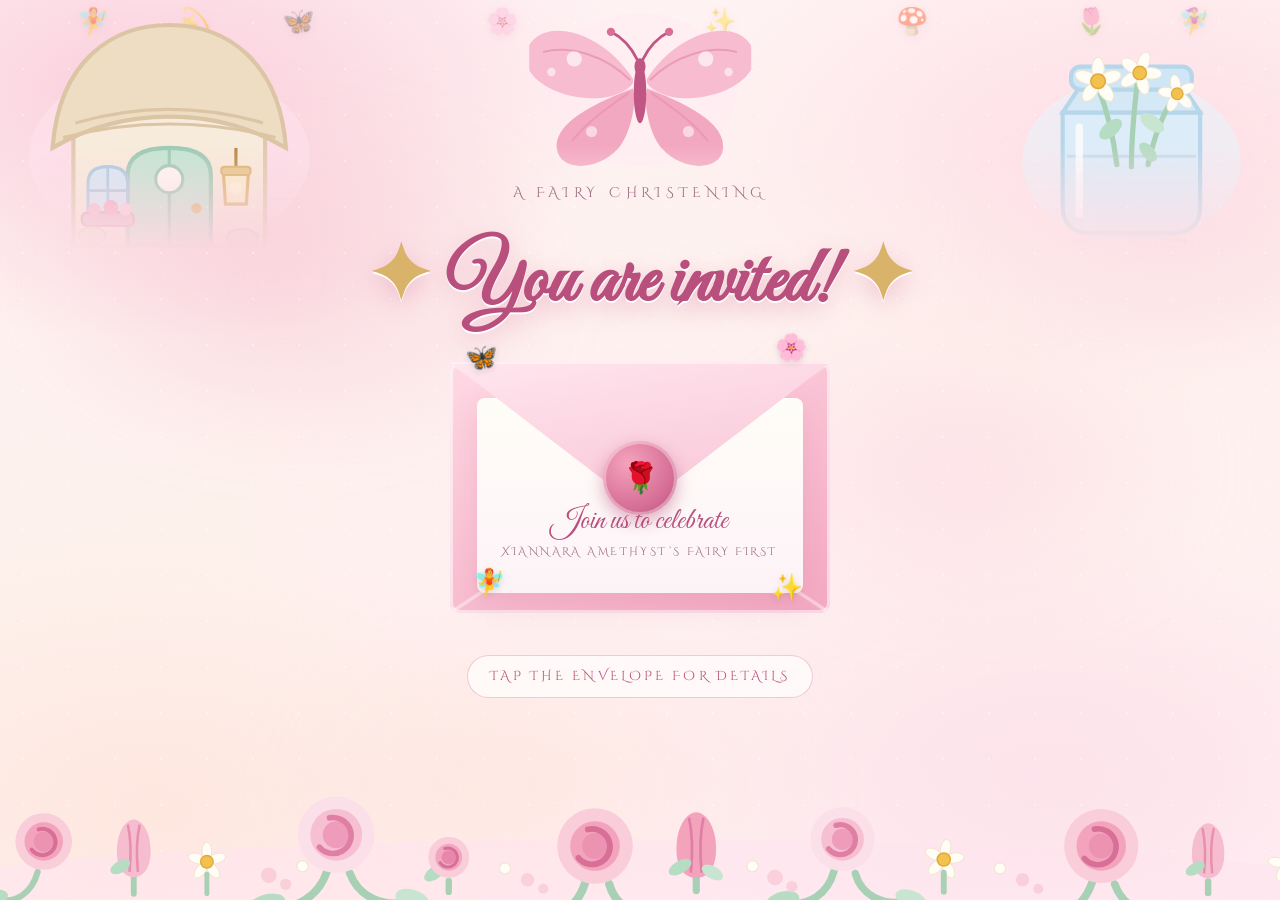
==== index.html @ 71da9695 "Add files via upload" ====
<!DOCTYPE html>
<html lang="en">
<head>
  <meta charset="UTF-8" />
  <meta name="viewport" content="width=device-width, initial-scale=1, viewport-fit=cover" />
  <meta name="theme-color" content="#fff1f5" />
  <meta name="description" content="You are invited! Join us to celebrate a fairy first birthday." />
  <title>You Are Invited &mdash; Fairy First</title>

  <link rel="preconnect" href="https://fonts.googleapis.com" />
  <link rel="preconnect" href="https://fonts.gstatic.com" crossorigin />
  <link
    href="https://fonts.googleapis.com/css2?family=Cinzel+Decorative:wght@400;700&family=Great+Vibes&family=Quicksand:wght@400;500;600;700&display=swap"
    rel="stylesheet"
  />
  <link rel="stylesheet" href="css/style.css" />
</head>
<body>
  <div class="bg" aria-hidden="true"></div>

  <div class="floaters" aria-hidden="true">
    <span>🧚</span><span>🦋</span><span>🌸</span><span>✨</span>
    <span>🍄</span><span>🌷</span><span>🧚‍♀️</span><span>💫</span>
  </div>

  <div class="top-deco" aria-hidden="true">
    <!-- fairy door house -->
    <svg class="td-house" viewBox="0 0 300 240">
      <ellipse cx="150" cy="150" rx="135" ry="88" fill="#ffe4ee" opacity=".55"/>
      <path d="M58 236 L58 132 C58 66 100 44 150 44 C200 44 242 66 242 132 L242 236 Z" fill="#f7ebdb" stroke="#e0caae" stroke-width="4"/>
      <path d="M38 142 C44 58 96 24 150 24 C204 24 256 58 262 142 C228 122 192 112 150 112 C108 112 72 122 38 142 Z" fill="#eeddc3" stroke="#dcc5a4" stroke-width="4"/>
      <path d="M60 118 Q150 92 240 118" stroke="#dcc5a4" stroke-width="3" fill="none"/>
      <path d="M48 132 Q150 106 252 132" stroke="#dcc5a4" stroke-width="3" fill="none"/>
      <path d="M110 236 L110 168 Q110 142 150 142 Q190 142 190 168 L190 236 Z" fill="#c3e5d3" stroke="#9dcbb4" stroke-width="4"/>
      <line x1="150" y1="144" x2="150" y2="236" stroke="#9dcbb4" stroke-width="3"/>
      <circle cx="150" cy="172" r="13" fill="#fdf9f0" stroke="#9dcbb4" stroke-width="3"/>
      <circle cx="176" cy="200" r="5" fill="#d9b36a"/>
      <path d="M72 204 L72 176 Q72 160 91 160 Q110 160 110 176 L110 204 Z" fill="#d3e9f6" stroke="#a9c9e0" stroke-width="3"/>
      <line x1="91" y1="161" x2="91" y2="204" stroke="#a9c9e0" stroke-width="2.5"/>
      <line x1="73" y1="183" x2="109" y2="183" stroke="#a9c9e0" stroke-width="2.5"/>
      <rect x="66" y="204" width="50" height="13" rx="5" fill="#e5b7c8" stroke="#d29cb4" stroke-width="2"/>
      <circle cx="78" cy="201" r="6" fill="#f6b6cb"/>
      <circle cx="94" cy="199" r="7" fill="#f4a3bd"/>
      <circle cx="108" cy="201" r="6" fill="#f8cdd9"/>
      <g transform="translate(214 180)">
        <line x1="0" y1="-38" x2="0" y2="-14" stroke="#b8893f" stroke-width="3"/>
        <path d="M-12 -14 L12 -14 L10 16 L-10 16 Z" fill="#fbeec9" stroke="#d9b36a" stroke-width="3"/>
        <circle cx="0" cy="1" r="6" fill="#fff6da"/>
        <rect x="-14" y="-20" width="28" height="8" rx="3" fill="#e6c889" stroke="#d9b36a" stroke-width="2"/>
      </g>
      <ellipse cx="76" cy="226" rx="13" ry="8" fill="#f0e2ce" stroke="#dfc9ad" stroke-width="2"/>
      <ellipse cx="220" cy="228" rx="15" ry="8" fill="#f0e2ce" stroke="#dfc9ad" stroke-width="2"/>
    </svg>

    <!-- big pink butterfly -->
    <svg class="td-butterfly" viewBox="0 0 320 260">
      <ellipse cx="160" cy="130" rx="140" ry="110" fill="#ffe9f1" opacity=".5"/>
      <g transform="translate(160 120)">
        <path d="M-10 -6 C-55 -75 -135 -95 -160 -55 C-182 -20 -135 20 -70 22 C-40 23 -18 12 -10 0 Z" fill="#f7bcd0"/>
        <path d="M-10 8 C-55 25 -125 55 -120 95 C-116 128 -62 128 -32 95 C-16 77 -8 42 -8 20 Z" fill="#f3a8c1"/>
        <path d="M10 -6 C55 -75 135 -95 160 -55 C182 -20 135 20 70 22 C40 23 18 12 10 0 Z" fill="#f7bcd0"/>
        <path d="M10 8 C55 25 125 55 120 95 C116 128 62 128 32 95 C16 77 8 42 8 20 Z" fill="#f3a8c1"/>
        <path d="M-14 -4 C-50 -40 -100 -55 -140 -45" stroke="#e78fab" stroke-width="3" fill="none" opacity=".7"/>
        <path d="M14 -4 C50 -40 100 -55 140 -45" stroke="#e78fab" stroke-width="3" fill="none" opacity=".7"/>
        <path d="M-16 14 C-46 34 -80 58 -98 84" stroke="#e78fab" stroke-width="3" fill="none" opacity=".6"/>
        <path d="M16 14 C46 34 80 58 98 84" stroke="#e78fab" stroke-width="3" fill="none" opacity=".6"/>
        <ellipse cx="0" cy="14" rx="9" ry="44" fill="#c05783"/>
        <ellipse cx="0" cy="-24" rx="8" ry="12" fill="#c05783"/>
        <path d="M-4 -34 C-16 -58 -30 -68 -42 -74" stroke="#c05783" stroke-width="4" fill="none" stroke-linecap="round"/>
        <path d="M4 -34 C16 -58 30 -68 42 -74" stroke="#c05783" stroke-width="4" fill="none" stroke-linecap="round"/>
        <circle cx="-42" cy="-74" r="6" fill="#d76f96"/>
        <circle cx="42" cy="-74" r="6" fill="#d76f96"/>
        <circle cx="-95" cy="-35" r="11" fill="#fff" opacity=".65"/>
        <circle cx="95" cy="-35" r="11" fill="#fff" opacity=".65"/>
        <circle cx="-70" cy="70" r="8" fill="#fff" opacity=".55"/>
        <circle cx="70" cy="70" r="8" fill="#fff" opacity=".55"/>
        <circle cx="-128" cy="-16" r="6" fill="#fce7ef" opacity=".9"/>
        <circle cx="128" cy="-16" r="6" fill="#fce7ef" opacity=".9"/>
      </g>
    </svg>

    <!-- mason jar with daisies -->
    <svg class="td-jar" viewBox="0 0 260 240">
      <ellipse cx="130" cy="155" rx="105" ry="80" fill="#e8f3fb" opacity=".6"/>
      <path d="M64 108 L64 198 Q64 224 92 224 L168 224 Q196 224 196 198 L196 108 Z" fill="#dbedf8" fill-opacity=".92" stroke="#b6d6ea" stroke-width="4"/>
      <path d="M64 108 L80 84 L180 84 L196 108 Z" fill="#d3e9f6" fill-opacity=".92" stroke="#b6d6ea" stroke-width="4"/>
      <rect x="72" y="64" width="116" height="22" rx="9" fill="#cfe6f7" stroke="#b6d6ea" stroke-width="4"/>
      <path d="M68 150 L192 150" stroke="#b6d6ea" stroke-width="3" opacity=".65"/>
      <path d="M80 122 L80 206" stroke="#ffffff" stroke-width="7" stroke-linecap="round" opacity=".75"/>
      <g fill="none" stroke-linecap="round">
        <path d="M116 158 C112 126 106 104 98 84" stroke="#a8d0b4" stroke-width="5"/>
        <path d="M130 160 C130 126 133 102 136 76" stroke="#a8d0b4" stroke-width="5"/>
        <path d="M146 158 C152 130 160 110 170 94" stroke="#a8d0b4" stroke-width="5"/>
      </g>
      <ellipse cx="110" cy="124" rx="13" ry="7" transform="rotate(-40 110 124)" fill="#b7dcc4"/>
      <ellipse cx="150" cy="118" rx="13" ry="7" transform="rotate(35 150 118)" fill="#c8e5d1"/>
      <ellipse cx="146" cy="146" rx="11" ry="6" transform="rotate(50 146 146)" fill="#b7dcc4"/>
      <g transform="translate(98 78)">
        <g fill="#fffdf5" stroke="#f0e6d2" stroke-width="1">
          <ellipse rx="6" ry="11" transform="rotate(0) translate(0 -12)"/>
          <ellipse rx="6" ry="11" transform="rotate(72) translate(0 -12)"/>
          <ellipse rx="6" ry="11" transform="rotate(144) translate(0 -12)"/>
          <ellipse rx="6" ry="11" transform="rotate(216) translate(0 -12)"/>
          <ellipse rx="6" ry="11" transform="rotate(288) translate(0 -12)"/>
        </g>
        <circle r="7" fill="#f2c14e" stroke="#e0a93a" stroke-width="1.5"/>
      </g>
      <g transform="translate(138 70) scale(.92)">
        <g fill="#fffdf5" stroke="#f0e6d2" stroke-width="1">
          <ellipse rx="6" ry="11" transform="rotate(20) translate(0 -12)"/>
          <ellipse rx="6" ry="11" transform="rotate(92) translate(0 -12)"/>
          <ellipse rx="6" ry="11" transform="rotate(164) translate(0 -12)"/>
          <ellipse rx="6" ry="11" transform="rotate(236) translate(0 -12)"/>
          <ellipse rx="6" ry="11" transform="rotate(308) translate(0 -12)"/>
        </g>
        <circle r="7" fill="#f2c14e" stroke="#e0a93a" stroke-width="1.5"/>
      </g>
      <g transform="translate(174 90) scale(.8)">
        <g fill="#fffdf5" stroke="#f0e6d2" stroke-width="1">
          <ellipse rx="6" ry="11" transform="rotate(-10) translate(0 -12)"/>
          <ellipse rx="6" ry="11" transform="rotate(62) translate(0 -12)"/>
          <ellipse rx="6" ry="11" transform="rotate(134) translate(0 -12)"/>
          <ellipse rx="6" ry="11" transform="rotate(206) translate(0 -12)"/>
          <ellipse rx="6" ry="11" transform="rotate(278) translate(0 -12)"/>
        </g>
        <circle r="7" fill="#f2c14e" stroke="#e0a93a" stroke-width="1.5"/>
      </g>
      <path d="M76 232 Q130 222 184 232" stroke="#b6d6ea" stroke-width="3" fill="none" opacity=".5"/>
    </svg>
  </div>

  <div class="bot-deco" aria-hidden="true">
    <svg viewBox="0 0 1200 160" preserveAspectRatio="xMidYMax slice">
      <ellipse cx="600" cy="168" rx="720" ry="62" fill="#ffe4ee" opacity=".6"/>

      <!-- left cluster -->
      <g transform="translate(70 108) scale(.9)">
        <path d="M-6 30 C-12 52 -28 60 -44 58" stroke="#a8d0b4" stroke-width="6" fill="none" stroke-linecap="round"/>
        <ellipse cx="-50" cy="56" rx="15" ry="8" transform="rotate(-15 -50 56)" fill="#b7dcc4"/>
        <circle r="28" fill="#f9cdd9"/><circle r="19" fill="#f4a3bd"/><circle r="10" fill="#ec93b2"/>
        <path d="M-5 -12 A13 13 0 1 1 -12 8" fill="none" stroke="#d76f96" stroke-width="4" stroke-linecap="round"/>
      </g>
      <g transform="translate(150 120) scale(.75)">
        <path d="M0 26 L0 46" stroke="#a8d0b4" stroke-width="7" stroke-linecap="round"/>
        <path d="M-20 -4 C-20 -30 -8 -42 0 -42 C8 -42 20 -30 20 -4 C20 16 11 26 0 26 C-11 26 -20 16 -20 -4 Z" fill="#f6bcd0"/>
        <path d="M-7 -36 C-3 -18 -3 0 -5 20" stroke="#e78fab" stroke-width="3" fill="none"/>
        <path d="M7 -36 C3 -18 3 0 5 20" stroke="#e78fab" stroke-width="3" fill="none"/>
        <ellipse cx="-16" cy="14" rx="13" ry="7" transform="rotate(-30 -16 14)" fill="#b7dcc4"/>
      </g>
      <g transform="translate(215 126) scale(.62)">
        <g fill="#fffdf5" stroke="#f0e6d2" stroke-width="1.5">
          <ellipse rx="7" ry="13" transform="rotate(0) translate(0 -15)"/>
          <ellipse rx="7" ry="13" transform="rotate(72) translate(0 -15)"/>
          <ellipse rx="7" ry="13" transform="rotate(144) translate(0 -15)"/>
          <ellipse rx="7" ry="13" transform="rotate(216) translate(0 -15)"/>
          <ellipse rx="7" ry="13" transform="rotate(288) translate(0 -15)"/>
        </g>
        <circle r="9" fill="#f2c14e" stroke="#e0a93a" stroke-width="2"/>
        <path d="M0 18 L0 46" stroke="#a8d0b4" stroke-width="7" stroke-linecap="round"/>
      </g>

      <!-- mid-left cluster -->
      <g transform="translate(330 102)">
        <path d="M-8 32 C-16 56 -36 66 -56 64" stroke="#a8d0b4" stroke-width="7" fill="none" stroke-linecap="round"/>
        <ellipse cx="-62" cy="62" rx="17" ry="9" transform="rotate(-15 -62 62)" fill="#b7dcc4"/>
        <path d="M12 34 C20 56 42 64 62 60" stroke="#a8d0b4" stroke-width="7" fill="none" stroke-linecap="round"/>
        <ellipse cx="68" cy="58" rx="16" ry="9" transform="rotate(20 68 58)" fill="#c8e5d1"/>
        <circle r="34" fill="#fbe0e9"/><circle r="23" fill="#f7bfd2"/><circle r="12" fill="#ef9cbb"/>
        <path d="M-6 -15 A16 16 0 1 1 -15 11" fill="none" stroke="#e07fa4" stroke-width="5" stroke-linecap="round"/>
      </g>
      <g transform="translate(430 122) scale(.7)">
        <path d="M0 30 L0 44" stroke="#a8d0b4" stroke-width="8" stroke-linecap="round"/>
        <ellipse cx="-18" cy="20" rx="15" ry="8" transform="rotate(-35 -18 20)" fill="#b7dcc4"/>
        <circle r="26" fill="#f9cdd9"/><circle r="17" fill="#f2a7c0"/><circle r="9" fill="#e887ab"/>
        <path d="M-5 -11 A12 12 0 1 1 -11 7" fill="none" stroke="#d76f96" stroke-width="4" stroke-linecap="round"/>
      </g>

      <!-- center cluster -->
      <g transform="translate(560 112) scale(1.05)">
        <path d="M-8 30 C-14 52 -32 62 -50 60" stroke="#a8d0b4" stroke-width="7" fill="none" stroke-linecap="round"/>
        <ellipse cx="-56" cy="58" rx="16" ry="9" transform="rotate(-15 -56 58)" fill="#b7dcc4"/>
        <path d="M12 32 C18 54 40 62 58 58" stroke="#a8d0b4" stroke-width="7" fill="none" stroke-linecap="round"/>
        <ellipse cx="64" cy="56" rx="15" ry="8" transform="rotate(20 64 56)" fill="#c8e5d1"/>
        <circle r="32" fill="#f9cdd9"/><circle r="21" fill="#f4a3bd"/><circle r="11" fill="#ec93b2"/>
        <path d="M-6 -14 A15 15 0 1 1 -14 10" fill="none" stroke="#d76f96" stroke-width="5" stroke-linecap="round"/>
      </g>
      <g transform="translate(650 118) scale(.8)">
        <path d="M0 28 L0 42" stroke="#a8d0b4" stroke-width="8" stroke-linecap="round"/>
        <path d="M-22 -4 C-22 -32 -9 -45 0 -45 C9 -45 22 -32 22 -4 C22 18 12 28 0 28 C-12 28 -22 18 -22 -4 Z" fill="#f4a3bd"/>
        <path d="M-8 -39 C-4 -20 -4 2 -6 22" stroke="#e07fa4" stroke-width="3" fill="none"/>
        <path d="M8 -39 C4 -20 4 2 6 22" stroke="#e07fa4" stroke-width="3" fill="none"/>
        <ellipse cx="-18" cy="16" rx="14" ry="7" transform="rotate(-30 -18 16)" fill="#b7dcc4"/>
        <ellipse cx="18" cy="22" rx="13" ry="7" transform="rotate(30 18 22)" fill="#c8e5d1"/>
      </g>

      <!-- mid-right cluster -->
      <g transform="translate(780 106) scale(.95)">
        <path d="M-8 30 C-14 52 -32 62 -50 60" stroke="#a8d0b4" stroke-width="7" fill="none" stroke-linecap="round"/>
        <ellipse cx="-56" cy="58" rx="16" ry="9" transform="rotate(-15 -56 58)" fill="#b7dcc4"/>
        <path d="M12 32 C18 54 40 62 58 58" stroke="#a8d0b4" stroke-width="7" fill="none" stroke-linecap="round"/>
        <ellipse cx="64" cy="56" rx="15" ry="8" transform="rotate(20 64 56)" fill="#c8e5d1"/>
        <circle r="30" fill="#fbe0e9"/><circle r="20" fill="#f7bfd2"/><circle r="10" fill="#ef9cbb"/>
        <path d="M-6 -13 A14 14 0 1 1 -13 9" fill="none" stroke="#e07fa4" stroke-width="5" stroke-linecap="round"/>
      </g>
      <g transform="translate(870 124) scale(.65)">
        <g fill="#fffdf5" stroke="#f0e6d2" stroke-width="1.5">
          <ellipse rx="7" ry="13" transform="rotate(10) translate(0 -15)"/>
          <ellipse rx="7" ry="13" transform="rotate(82) translate(0 -15)"/>
          <ellipse rx="7" ry="13" transform="rotate(154) translate(0 -15)"/>
          <ellipse rx="7" ry="13" transform="rotate(226) translate(0 -15)"/>
          <ellipse rx="7" ry="13" transform="rotate(298) translate(0 -15)"/>
        </g>
        <circle r="9" fill="#f2c14e" stroke="#e0a93a" stroke-width="2"/>
        <path d="M0 18 L0 44" stroke="#a8d0b4" stroke-width="8" stroke-linecap="round"/>
      </g>

      <!-- right cluster -->
      <g transform="translate(1010 112)">
        <path d="M-8 32 C-16 56 -36 66 -56 64" stroke="#a8d0b4" stroke-width="7" fill="none" stroke-linecap="round"/>
        <ellipse cx="-62" cy="62" rx="17" ry="9" transform="rotate(-15 -62 62)" fill="#b7dcc4"/>
        <path d="M12 34 C20 56 42 64 62 60" stroke="#a8d0b4" stroke-width="7" fill="none" stroke-linecap="round"/>
        <ellipse cx="68" cy="58" rx="16" ry="9" transform="rotate(20 68 58)" fill="#c8e5d1"/>
        <circle r="33" fill="#f9cdd9"/><circle r="22" fill="#f4a3bd"/><circle r="11" fill="#ec93b2"/>
        <path d="M-6 -15 A16 16 0 1 1 -15 11" fill="none" stroke="#d76f96" stroke-width="5" stroke-linecap="round"/>
      </g>
      <g transform="translate(1105 122) scale(.72)">
        <path d="M0 30 L0 44" stroke="#a8d0b4" stroke-width="8" stroke-linecap="round"/>
        <path d="M-20 -4 C-20 -30 -8 -42 0 -42 C8 -42 20 -30 20 -4 C20 16 11 26 0 26 C-11 26 -20 16 -20 -4 Z" fill="#f6bcd0"/>
        <path d="M-7 -36 C-3 -18 -3 0 -5 20" stroke="#e78fab" stroke-width="3" fill="none"/>
        <path d="M7 -36 C3 -18 3 0 5 20" stroke="#e78fab" stroke-width="3" fill="none"/>
        <ellipse cx="-16" cy="14" rx="13" ry="7" transform="rotate(-30 -16 14)" fill="#b7dcc4"/>
      </g>
      <g transform="translate(1175 128) scale(.6)">
        <g fill="#fffdf5" stroke="#f0e6d2" stroke-width="1.5">
          <ellipse rx="7" ry="13" transform="rotate(-8) translate(0 -15)"/>
          <ellipse rx="7" ry="13" transform="rotate(64) translate(0 -15)"/>
          <ellipse rx="7" ry="13" transform="rotate(136) translate(0 -15)"/>
          <ellipse rx="7" ry="13" transform="rotate(208) translate(0 -15)"/>
          <ellipse rx="7" ry="13" transform="rotate(280) translate(0 -15)"/>
        </g>
        <circle r="9" fill="#f2c14e" stroke="#e0a93a" stroke-width="2"/>
        <path d="M0 18 L0 42" stroke="#a8d0b4" stroke-width="8" stroke-linecap="round"/>
      </g>

      <!-- tiny filler blossoms -->
      <g fill="#f9cdd9" opacity=".9">
        <circle cx="270" cy="138" r="7"/><circle cx="285" cy="146" r="5"/>
        <circle cx="500" cy="142" r="6"/><circle cx="514" cy="150" r="4.5"/>
        <circle cx="720" cy="140" r="7"/><circle cx="735" cy="148" r="5"/>
        <circle cx="940" cy="142" r="6"/><circle cx="954" cy="150" r="4.5"/>
      </g>
      <g fill="#fffdf5" stroke="#f0e6d2" stroke-width="1">
        <circle cx="300" cy="130" r="5"/><circle cx="480" cy="132" r="5"/>
        <circle cx="700" cy="130" r="5"/><circle cx="920" cy="132" r="5"/>
      </g>
    </svg>
  </div>

  <main class="landing">
    <p class="subtitle">A fairy Christening</p>

    <h1 class="invited">
      <span class="sparkle">✦</span> You are invited! <span class="sparkle">✦</span>
    </h1>

    <div class="envelope-wrap">
      <button class="envelope" id="envelope" type="button" aria-label="Tap the envelope to open the invitation">
        <span class="env-body" aria-hidden="true"></span>
        <span class="env-letter" aria-hidden="true">
          <b>Join us to celebrate</b>
          <small>Xiannara Amethyst&rsquo;s Fairy First</small>
        </span>
        <span class="env-flap" aria-hidden="true"></span>
        <span class="env-seal" aria-hidden="true">🌹</span>
        <span class="env-deco d1" aria-hidden="true">🦋</span>
        <span class="env-deco d2" aria-hidden="true">🌸</span>
        <span class="env-deco d3" aria-hidden="true">🧚</span>
        <span class="env-deco d4" aria-hidden="true">✨</span>
      </button>
    </div>

    <p class="tap-hint">Tap the envelope for details</p>
  </main>

  <script src="js/main.js"></script>
</body>
</html>
---- css/style.css ----
/* ============================================================
   Fairy First — Invitation Website
   Palette: pastel pink / mint / cream / lavender
   ============================================================ */

:root {
  --pink-1: #fff1f5;
  --pink-2: #ffe1ea;
  --pink-3: #f9c6d5;
  --pink-4: #ee9dbb;
  --rose: #d76f96;
  --rose-deep: #b84f7c;
  --mint: #d9f0e3;
  --sky: #cfe6f7;
  --lav: #e7dcf7;
  --cream: #fdf8ee;
  --gold: #d9b36a;
  --gold-deep: #b8893f;
  --ink: #7a4a5e;
  --ink-soft: #9a6c80;
  --shadow: 0 10px 30px rgba(184, 79, 124, 0.16);
  --radius: 22px;
  --font-script: "Great Vibes", "Parisienne", cursive;
  --font-display: "Cinzel Decorative", "Georgia", serif;
  --font-body: "Quicksand", "Segoe UI", system-ui, sans-serif;
}

* { margin: 0; padding: 0; box-sizing: border-box; }

html { scroll-behavior: smooth; -webkit-text-size-adjust: 100%; }

body {
  font-family: var(--font-body);
  color: var(--ink);
  background: #fff5f8;
  min-height: 100dvh;
  overflow-x: hidden;
  line-height: 1.6;
}

img { max-width: 100%; display: block; }
a { color: inherit; }

/* ---------- Pink watercolor backdrop ---------- */
.bg {
  position: fixed;
  inset: 0;
  z-index: -2;
  background:
    radial-gradient(60% 45% at 12% 10%, rgba(249, 198, 213, 0.8), transparent 62%),
    radial-gradient(55% 42% at 88% 16%, rgba(255, 216, 228, 0.75), transparent 62%),
    radial-gradient(55% 45% at 82% 86%, rgba(252, 220, 230, 0.7), transparent 62%),
    radial-gradient(58% 48% at 12% 90%, rgba(255, 226, 214, 0.65), transparent 62%),
    radial-gradient(45% 38% at 50% 55%, rgba(255, 238, 244, 0.9), transparent 70%),
    linear-gradient(165deg, #fff3f7 0%, #fdf1ec 48%, #fff0f5 100%);
}
.bg::before {
  content: "";
  position: absolute;
  inset: -8%;
  background:
    radial-gradient(28% 24% at 26% 34%, rgba(244, 163, 189, 0.32), transparent 70%),
    radial-gradient(24% 22% at 72% 52%, rgba(255, 205, 221, 0.4), transparent 70%),
    radial-gradient(26% 24% at 44% 82%, rgba(255, 219, 204, 0.34), transparent 70%),
    radial-gradient(20% 18% at 86% 30%, rgba(250, 214, 227, 0.38), transparent 70%);
  filter: blur(34px);
}
.bg::after {
  content: "";
  position: absolute;
  inset: 0;
  background-image:
    radial-gradient(rgba(255, 255, 255, 0.85) 1px, transparent 1px),
    radial-gradient(rgba(255, 255, 255, 0.55) 1.5px, transparent 1.5px);
  background-size: 46px 46px, 92px 92px;
  background-position: 0 0, 23px 23px;
  opacity: 0.4;
}

/* ---------- Floating decorations ---------- */
.floaters {
  position: fixed;
  inset: 0;
  z-index: -1;
  pointer-events: none;
  overflow: hidden;
}
.floaters span {
  position: absolute;
  font-size: clamp(16px, 3vw, 26px);
  opacity: 0.42;
  animation: drift linear infinite;
  filter: drop-shadow(0 2px 5px rgba(215, 111, 150, 0.28));
}
@keyframes drift {
  0%   { transform: translate3d(0, 110vh, 0) rotate(0deg); }
  100% { transform: translate3d(6vw, -15vh, 0) rotate(360deg); }
}
.floaters span:nth-child(1)  { left: 6%;  animation-duration: 26s; animation-delay: -2s;  }
.floaters span:nth-child(2)  { left: 22%; animation-duration: 34s; animation-delay: -12s; }
.floaters span:nth-child(3)  { left: 38%; animation-duration: 22s; animation-delay: -6s;  }
.floaters span:nth-child(4)  { left: 55%; animation-duration: 38s; animation-delay: -20s; }
.floaters span:nth-child(5)  { left: 70%; animation-duration: 28s; animation-delay: -9s;  }
.floaters span:nth-child(6)  { left: 84%; animation-duration: 32s; animation-delay: -16s; }
.floaters span:nth-child(7)  { left: 92%; animation-duration: 24s; animation-delay: -3s;  }
.floaters span:nth-child(8)  { left: 14%; animation-duration: 40s; animation-delay: -26s; }

@keyframes twinkle {
  0%, 100% { opacity: 0.25; transform: scale(0.85); }
  50%      { opacity: 0.9;  transform: scale(1.15); }
}

/* ---------- Top decoration strip (fairy house / butterfly / jar) ---------- */
.top-deco {
  position: fixed;
  top: 0;
  left: 0;
  right: 0;
  height: clamp(96px, 22vw, 250px);
  z-index: -1;
  pointer-events: none;
  -webkit-mask-image: linear-gradient(to bottom, #000 58%, transparent 100%);
  mask-image: linear-gradient(to bottom, #000 58%, transparent 100%);
}
.top-deco svg {
  position: absolute;
  top: 0;
  height: 100%;
  width: auto;
}
.td-house  { left: clamp(-24px, 1vw, 40px); }
.td-butterfly { left: 50%; transform: translateX(-50%); height: 72% !important; top: 0; }
.td-jar    { right: clamp(-24px, 1vw, 40px); }

/* ---------- Bottom floral border ---------- */
.bot-deco {
  position: fixed;
  bottom: 0;
  left: 0;
  width: 100%;
  height: clamp(80px, 15vw, 180px);
  z-index: -1;
  pointer-events: none;
  -webkit-mask-image: linear-gradient(to top, #000 55%, transparent 100%);
  mask-image: linear-gradient(to top, #000 55%, transparent 100%);
}
.bot-deco svg {
  display: block;
  width: 100%;
  height: 100%;
}

/* ============================================================
   LANDING PAGE
   ============================================================ */
.landing {
  min-height: 100dvh;
  display: flex;
  flex-direction: column;
  align-items: center;
  justify-content: center;
  gap: clamp(18px, 4vh, 34px);
  padding: 40px 20px 60px;
  text-align: center;
  position: relative;
}

.invited {
  font-family: var(--font-script);
  font-size: clamp(42px, 11vw, 78px);
  color: var(--rose-deep);
  line-height: 1.15;
  text-shadow: 0 2px 0 #fff, 0 8px 24px rgba(215, 111, 150, 0.35);
  animation: softIn 1.2s ease both;
}
.invited .sparkle { color: var(--gold); font-style: normal; }

.subtitle {
  font-family: var(--font-display);
  font-size: clamp(11px, 3vw, 14px);
  letter-spacing: 0.34em;
  text-transform: uppercase;
  color: var(--ink-soft);
  animation: softIn 1.4s 0.15s ease both;
}

@keyframes softIn {
  from { opacity: 0; transform: translateY(14px); }
  to   { opacity: 1; transform: none; }
}

/* ---------- Envelope ---------- */
.envelope-wrap {
  animation: softIn 1.4s 0.3s ease both;
  perspective: 1200px;
}

.envelope {
  --w: clamp(240px, 74vw, 380px);
  position: relative;
  width: var(--w);
  height: calc(var(--w) * 0.66);
  cursor: pointer;
  border: none;
  background: none;
  padding: 0;
  transform-style: preserve-3d;
  transition: transform 0.45s cubic-bezier(0.22, 1, 0.36, 1);
  animation: envelopePulse 3s ease-in-out infinite;
  -webkit-tap-highlight-color: transparent;
}
.envelope:hover { transform: translateY(-6px) scale(1.02); }
.envelope:active { transform: translateY(-2px) scale(0.99); }
.envelope:focus-visible { outline: 3px solid var(--rose); outline-offset: 8px; border-radius: 8px; }

@keyframes envelopePulse {
  0%, 100% { filter: drop-shadow(0 14px 26px rgba(184, 79, 124, 0.28)); }
  50%      { filter: drop-shadow(0 18px 34px rgba(184, 79, 124, 0.45)); }
}

/* pocket body */
.env-body {
  position: absolute;
  inset: 0;
  background: linear-gradient(155deg, #ffd9e5 0%, #f9bfd2 55%, #f4a9c2 100%);
  border-radius: 10px;
  box-shadow: inset 0 0 0 3px rgba(255, 255, 255, 0.55);
  overflow: hidden;
}
.env-body::before,
.env-body::after {
  content: "";
  position: absolute;
  inset: 0;
  background:
    radial-gradient(circle at 20% 30%, rgba(255, 255, 255, 0.5) 0 6px, transparent 7px),
    radial-gradient(circle at 78% 62%, rgba(255, 255, 255, 0.45) 0 5px, transparent 6px),
    radial-gradient(circle at 45% 82%, rgba(255, 255, 255, 0.4) 0 4px, transparent 5px);
}
.env-body::after {
  background:
    linear-gradient(to top left, transparent 49.4%, rgba(255, 255, 255, 0.45) 49.8%, rgba(255, 255, 255, 0.45) 50.2%, transparent 50.6%),
    linear-gradient(to top right, transparent 49.4%, rgba(255, 255, 255, 0.45) 49.8%, rgba(255, 255, 255, 0.45) 50.2%, transparent 50.6%);
}

/* envelope flap (opens) */
.env-flap {
  position: absolute;
  top: 0;
  left: 0;
  width: 100%;
  height: 58%;
  background: linear-gradient(170deg, #ffe6ee, #f8c2d5);
  clip-path: polygon(0 0, 100% 0, 50% 100%);
  transform-origin: top center;
  transition: transform 0.7s cubic-bezier(0.4, 0, 0.2, 1);
  z-index: 4;
  box-shadow: inset 0 0 0 2px rgba(255, 255, 255, 0.5);
}
.envelope.open .env-flap { transform: rotateX(-175deg); z-index: 1; }

/* letter peeking out */
.env-letter {
  position: absolute;
  left: 7%;
  bottom: 8%;
  width: 86%;
  height: 78%;
  background: linear-gradient(#fffdf8, #fdf3f7);
  border-radius: 8px;
  box-shadow: var(--shadow);
  z-index: 2;
  display: flex;
  flex-direction: column;
  align-items: center;
  justify-content: flex-end;
  gap: 4px;
  padding: 0 12px 9%;
  transition: transform 0.75s 0.25s cubic-bezier(0.22, 1, 0.36, 1);
}
.envelope.open .env-letter { transform: translateY(-46%); }
.env-letter b {
  font-family: var(--font-script);
  font-weight: 400;
  font-size: clamp(20px, 6vw, 30px);
  color: var(--rose-deep);
}
.env-letter small {
  font-family: var(--font-display);
  font-size: clamp(8px, 2.4vw, 11px);
  letter-spacing: 0.22em;
  text-transform: uppercase;
  color: var(--ink-soft);
}

/* wax seal */
.env-seal {
  position: absolute;
  top: 46%;
  left: 50%;
  width: clamp(52px, 15vw, 74px);
  aspect-ratio: 1;
  transform: translate(-50%, -50%);
  z-index: 5;
  border-radius: 50%;
  background: radial-gradient(circle at 34% 30%, #f4a3bd, #d76f96 62%, #b84f7c);
  box-shadow: 0 6px 16px rgba(184, 79, 124, 0.45), inset 0 0 0 3px rgba(255, 255, 255, 0.35);
  display: grid;
  place-items: center;
  font-size: clamp(20px, 6vw, 30px);
  transition: transform 0.4s, opacity 0.4s;
}
.envelope.open .env-seal { transform: translate(-50%, -50%) scale(0.4); opacity: 0; }

/* decorative butterflies / flowers on envelope */
.env-deco {
  position: absolute;
  z-index: 6;
  font-size: clamp(16px, 5vw, 26px);
  animation: bob 3.4s ease-in-out infinite;
  filter: drop-shadow(0 2px 3px rgba(0, 0, 0, 0.12));
  pointer-events: none;
}
.env-deco.d1 { top: -8%;  left: 4%;  animation-delay: 0s;   }
.env-deco.d2 { top: -12%; right: 6%; animation-delay: 0.6s; }
.env-deco.d3 { bottom: 6%; left: 6%;  animation-delay: 1.1s; }
.env-deco.d4 { bottom: 4%; right: 7%; animation-delay: 1.7s; }
@keyframes bob {
  0%, 100% { transform: translateY(0) rotate(-6deg); }
  50%      { transform: translateY(-7px) rotate(8deg); }
}

.tap-hint {
  font-family: var(--font-display);
  font-size: clamp(10px, 3.2vw, 13px);
  letter-spacing: 0.24em;
  text-transform: uppercase;
  color: var(--rose-deep);
  background: rgba(255, 255, 255, 0.66);
  border: 1px solid rgba(215, 111, 150, 0.35);
  border-radius: 999px;
  padding: 10px 22px;
  backdrop-filter: blur(6px);
  animation: hintPulse 2.2s ease-in-out infinite;
}
.envelope.open ~ .tap-hint { animation: none; opacity: 0; transition: opacity 0.4s; }
@keyframes hintPulse {
  0%, 100% { transform: scale(1);   box-shadow: 0 0 0 0 rgba(215, 111, 150, 0.35); }
  50%      { transform: scale(1.04); box-shadow: 0 0 0 12px rgba(215, 111, 150, 0); }
}

/* ============================================================
   INVITE PAGE — shared section chrome
   ============================================================ */
.invite-page {
  max-width: 760px;
  margin: 0 auto;
  padding: 0 16px 80px;
  position: relative;
}

.back-home {
  position: fixed;
  top: 14px;
  left: 14px;
  z-index: 40;
  width: 44px;
  height: 44px;
  border-radius: 50%;
  display: grid;
  place-items: center;
  background: rgba(255, 255, 255, 0.8);
  border: 1px solid rgba(215, 111, 150, 0.4);
  color: var(--rose-deep);
  font-size: 20px;
  text-decoration: none;
  backdrop-filter: blur(6px);
  box-shadow: var(--shadow);
  transition: transform 0.25s;
}
.back-home:hover { transform: translateX(-3px) scale(1.06); }

/* music toggle */
.music-btn {
  position: fixed;
  top: 14px;
  right: 14px;
  z-index: 40;
  width: 56px;
  height: 56px;
  border-radius: 50%;
  border: 2px solid rgba(215, 111, 150, 0.5);
  background: rgba(255, 255, 255, 0.85);
  color: var(--rose-deep);
  font-size: 20px;
  cursor: pointer;
  backdrop-filter: blur(6px);
  box-shadow: var(--shadow);
  display: grid;
  place-items: center;
  transition: transform 0.3s;
  -webkit-tap-highlight-color: transparent;
}
.music-btn:hover { transform: scale(1.08); }
.music-btn.playing { animation: spin 6s linear infinite; }
@keyframes spin { to { transform: rotate(360deg); } }
.music-btn .note { font-size: 22px; }
.music-btn .ring {
  position: absolute;
  inset: -6px;
  border-radius: 50%;
  border: 2px dashed rgba(215, 111, 150, 0.45);
  animation: spin 14s linear infinite reverse;
}
.music-btn::after {
  content: "PLAY MUSIC";
  position: absolute;
  top: calc(100% + 8px);
  right: 0;
  font-family: var(--font-display);
  font-size: 8px;
  letter-spacing: 0.16em;
  white-space: nowrap;
  color: var(--ink-soft);
  opacity: 0;
  transition: opacity 0.3s;
}
.music-btn:hover::after { opacity: 1; }

/* section card */
.panel {
  position: relative;
  background: rgba(255, 253, 248, 0.86);
  border: 1px solid rgba(255, 255, 255, 0.9);
  border-radius: var(--radius);
  box-shadow: var(--shadow);
  padding: clamp(26px, 6vw, 48px) clamp(18px, 5vw, 44px);
  margin-top: clamp(26px, 6vh, 48px);
  backdrop-filter: blur(4px);
  overflow: hidden;
}
.panel::before {
  content: "";
  position: absolute;
  inset: 10px;
  border: 1px dashed rgba(215, 111, 150, 0.28);
  border-radius: calc(var(--radius) - 8px);
  pointer-events: none;
}

/* ribbon / banner titles */
.ribbon {
  position: relative;
  display: inline-block;
  margin: 0 auto 6px;
  padding: 12px clamp(26px, 8vw, 54px);
  background: linear-gradient(180deg, #ffe7ef, #f7c9db);
  border: 2px solid rgba(255, 255, 255, 0.85);
  border-radius: 8px;
  box-shadow: 0 8px 18px rgba(184, 79, 124, 0.22);
  color: var(--rose-deep);
  font-family: var(--font-display);
  font-size: clamp(16px, 5vw, 26px);
  letter-spacing: 0.12em;
  text-transform: uppercase;
  text-align: center;
}
.ribbon::before,
.ribbon::after {
  content: "";
  position: absolute;
  top: 50%;
  width: clamp(16px, 5vw, 26px);
  height: 70%;
  background: #eaa8c3;
  transform: translateY(-50%) rotate(45deg);
  z-index: -1;
  box-shadow: 0 4px 8px rgba(184, 79, 124, 0.25);
}
.ribbon::before { left: -12px;  border-radius: 4px 0 0 4px; }
.ribbon::after  { right: -12px; border-radius: 0 4px 4px 0; }

.center { text-align: center; }
.mt-1 { margin-top: 14px; }
.mt-2 { margin-top: 24px; }

/* scroll reveal */
.reveal {
  opacity: 0;
  transform: translateY(26px);
  transition: opacity 0.8s ease, transform 0.8s cubic-bezier(0.22, 1, 0.36, 1);
}
.reveal.visible { opacity: 1; transform: none; }

/* ============================================================
   HERO
   ============================================================ */
.hero {
  min-height: 100dvh;
  display: flex;
  flex-direction: column;
  justify-content: center;
  align-items: center;
  text-align: center;
  padding: 84px 4px 10px;
  position: relative;
}

.lanterns {
  position: absolute;
  top: 0;
  left: 0;
  right: 0;
  display: flex;
  justify-content: space-around;
  pointer-events: none;
}
.lantern {
  font-size: clamp(30px, 9vw, 54px);
  transform-origin: top center;
  animation: sway 4.5s ease-in-out infinite;
  filter: drop-shadow(0 6px 10px rgba(217, 179, 106, 0.5));
}
.lantern:nth-child(even) { animation-delay: -2.2s; }
@keyframes sway {
  0%, 100% { transform: rotate(-7deg); }
  50%      { transform: rotate(7deg); }
}

.hero-butterfly {
  font-size: clamp(34px, 10vw, 60px);
  animation: flutter 5s ease-in-out infinite;
  filter: drop-shadow(0 6px 12px rgba(184, 79, 124, 0.35));
}
@keyframes flutter {
  0%, 100% { transform: translate(0, 0) rotate(-8deg); }
  25%      { transform: translate(-14px, -10px) rotate(6deg); }
  50%      { transform: translate(10px, -18px) rotate(-4deg); }
  75%      { transform: translate(-6px, -6px) rotate(10deg); }
}

.join {
  font-family: var(--font-display);
  font-size: clamp(12px, 3.6vw, 17px);
  letter-spacing: 0.3em;
  text-transform: uppercase;
  color: var(--gold-deep);
  margin-top: 8px;
  text-shadow: 0 1px 0 #fff;
}

/* ornate oval photo frame */
.frame {
  position: relative;
  width: clamp(210px, 62vw, 300px);
  aspect-ratio: 0.82;
  margin: clamp(18px, 4vw, 30px) auto 6px;
  animation: softIn 1s 0.2s ease both;
}
.frame-ring {
  position: absolute;
  inset: 0;
  border-radius: 50% 50% 46% 46% / 44% 44% 56% 56%;
  background:
    linear-gradient(160deg, #fff 0%, #f6dce7 35%, #edb7cd 70%, #e09dbb 100%);
  padding: clamp(10px, 3vw, 16px);
  box-shadow:
    0 18px 40px rgba(184, 79, 124, 0.3),
    inset 0 0 0 2px rgba(255, 255, 255, 0.9),
    inset 0 0 24px rgba(215, 111, 150, 0.35);
}
.frame-photo {
  position: relative;
  width: 100%;
  height: 100%;
  border-radius: 50% 50% 46% 46% / 44% 44% 56% 56%;
  overflow: hidden;
  background:
    radial-gradient(120% 90% at 30% 15%, #cfe6f7 0%, transparent 55%),
    radial-gradient(120% 90% at 80% 90%, #f9c6d5 0%, transparent 55%),
    linear-gradient(180deg, #eaf4ff, #ffeef4);
  display: flex;
  flex-direction: column;
  align-items: center;
  justify-content: center;
  gap: 4px;
  border: 3px solid rgba(255, 255, 255, 0.9);
}
.frame-photo .avatar { font-size: clamp(64px, 20vw, 100px); line-height: 1; }
.frame-photo .ph-label {
  font-family: var(--font-display);
  font-size: clamp(8px, 2.4vw, 11px);
  letter-spacing: 0.2em;
  text-transform: uppercase;
  color: var(--ink-soft);
  background: rgba(255, 255, 255, 0.75);
  padding: 3px 10px;
  border-radius: 999px;
}

/* frame decorations */
.frame .deco { position: absolute; font-size: clamp(24px, 7vw, 38px); filter: drop-shadow(0 4px 6px rgba(0,0,0,0.12)); }
.frame .bow      { top: -18px; left: 50%; transform: translateX(-50%); animation: bob 3.6s ease-in-out infinite; }
.frame .flower-a { bottom: -10px; left: -14px; animation: bob 4.2s 0.5s ease-in-out infinite; }
.frame .flower-b { bottom: -6px;  right: -14px; animation: bob 3.8s 1.1s ease-in-out infinite; }
.frame .fairy    { top: 34%; left: -46px; font-size: clamp(34px, 10vw, 52px); animation: fairyFloat 4.4s ease-in-out infinite; }
@keyframes fairyFloat {
  0%, 100% { transform: translate(0, 0) rotate(-6deg); }
  50%      { transform: translate(8px, -16px) rotate(8deg); }
}

/* name banner */
.name-banner {
  position: relative;
  margin-top: clamp(24px, 6vw, 40px);
  padding: clamp(16px, 4vw, 26px) clamp(20px, 6vw, 40px);
  background: linear-gradient(180deg, rgba(255, 255, 255, 0.9), rgba(249, 198, 213, 0.65));
  border-radius: 14px;
  box-shadow: var(--shadow);
  border: 1px solid rgba(255, 255, 255, 0.95);
}
.name-banner::before,
.name-banner::after {
  content: "";
  position: absolute;
  top: 8px;
  bottom: 8px;
  width: 14px;
  background: #efb3ca;
  border-radius: 4px;
  box-shadow: inset 0 0 0 2px rgba(255,255,255,0.6);
}
.name-banner::before { left: -8px;  transform: skewY(-8deg); }
.name-banner::after  { right: -8px; transform: skewY(8deg); }

.name-banner .possessive {
  font-family: var(--font-script);
  font-size: clamp(30px, 9vw, 48px);
  color: var(--rose-deep);
  line-height: 1.1;
}
.theme-title {
  font-family: var(--font-script);
  font-size: clamp(46px, 15vw, 82px);
  color: var(--pink-4);
  line-height: 1.05;
  margin-top: 6px;
  text-shadow: 0 2px 0 #fff, 0 10px 26px rgba(238, 157, 187, 0.45);
}
.theme-title em {
  font-style: normal;
  color: var(--rose-deep);
}
.hero-note {
  margin-top: 18px;
  font-size: clamp(12px, 3.4vw, 15px);
  color: var(--ink-soft);
  letter-spacing: 0.06em;
}
.scroll-cue {
  margin-top: 26px;
  font-family: var(--font-display);
  font-size: 10px;
  letter-spacing: 0.3em;
  color: var(--ink-soft);
  animation: bob 2.4s ease-in-out infinite;
}

/* ============================================================
   EVENT DETAILS
   ============================================================ */
.date-block { text-align: center; margin-top: 20px; }
.date-block .cal { font-size: clamp(44px, 13vw, 64px); animation: bob 3.5s ease-in-out infinite; }
.date-block .full-date {
  font-family: var(--font-display);
  font-size: clamp(15px, 4.6vw, 22px);
  letter-spacing: 0.16em;
  color: var(--rose-deep);
  text-transform: uppercase;
  margin-top: 6px;
}
.date-block .day {
  font-family: var(--font-display);
  font-size: clamp(12px, 3.6vw, 16px);
  letter-spacing: 0.3em;
  color: var(--ink-soft);
  text-transform: uppercase;
}

.events {
  display: grid;
  grid-template-columns: 1fr 1fr;
  gap: clamp(10px, 3vw, 22px);
  margin-top: 30px;
}
.event-card {
  background: linear-gradient(180deg, rgba(255,255,255,0.9), rgba(255, 241, 245, 0.9));
  border: 1px solid rgba(215, 111, 150, 0.3);
  border-radius: 18px;
  padding: 22px 16px 24px;
  text-align: center;
  transition: transform 0.3s, box-shadow 0.3s;
}
.event-card:hover { transform: translateY(-5px); box-shadow: var(--shadow); }
.event-card .house { font-size: clamp(48px, 14vw, 68px); line-height: 1; }
.event-card .time {
  font-family: var(--font-display);
  font-size: clamp(17px, 5vw, 23px);
  color: var(--rose-deep);
  letter-spacing: 0.08em;
  margin-top: 10px;
}
.event-card .label {
  font-family: var(--font-display);
  font-size: 10px;
  letter-spacing: 0.26em;
  text-transform: uppercase;
  color: var(--gold-deep);
  margin-top: 12px;
}
.event-card .place {
  font-size: clamp(14px, 4vw, 17px);
  font-weight: 600;
  color: var(--ink);
  margin-top: 6px;
}
.event-card .addr {
  font-size: clamp(12px, 3.4vw, 14px);
  color: var(--ink-soft);
  margin-top: 4px;
}
.map-btn {
  display: inline-block;
  margin-top: 16px;
  padding: 11px 26px;
  border-radius: 999px;
  background: linear-gradient(180deg, #f7b8ce, #ee9dbb);
  color: #fff;
  font-family: var(--font-display);
  font-size: clamp(11px, 3.2vw, 13px);
  letter-spacing: 0.18em;
  text-decoration: none;
  text-transform: uppercase;
  box-shadow: 0 8px 18px rgba(238, 157, 187, 0.5);
  border: 2px solid rgba(255, 255, 255, 0.8);
  transition: transform 0.25s, box-shadow 0.25s;
}
.map-btn:hover { transform: translateY(-3px); box-shadow: 0 12px 24px rgba(238, 157, 187, 0.6); }

.dress-note {
  margin-top: 24px;
  text-align: center;
  font-size: clamp(12px, 3.6vw, 15px);
  color: var(--ink-soft);
  background: rgba(231, 220, 247, 0.5);
  border: 1px dashed rgba(184, 79, 124, 0.35);
  border-radius: 14px;
  padding: 14px 18px;
}

/* ============================================================
   GODPARENTS
   ============================================================ */
.godparents-grid {
  display: grid;
  grid-template-columns: minmax(0, 1fr) minmax(0, 1fr);
  gap: clamp(10px, 3vw, 22px);
  margin-top: 26px;
}
.gp-col {
  min-width: 0;
  background: linear-gradient(180deg, rgba(255, 255, 255, 0.9), rgba(255, 241, 245, 0.85));
  border: 1px solid rgba(215, 111, 150, 0.3);
  border-radius: 18px;
  padding: 20px 16px 22px;
  text-align: center;
}
.gp-col:last-child {
  background: linear-gradient(180deg, rgba(255, 255, 255, 0.9), rgba(231, 220, 247, 0.6));
  border-color: rgba(184, 79, 124, 0.25);
}
.gp-heading {
  font-family: var(--font-display);
  font-size: clamp(9px, 3vw, 19px);
  letter-spacing: clamp(0.02em, 0.55vw, 0.18em);
  text-transform: uppercase;
  color: var(--rose-deep);
  padding-bottom: 12px;
  border-bottom: 1px dashed rgba(215, 111, 150, 0.45);
  display: flex;
  flex-direction: column;
  align-items: center;
  justify-content: center;
  gap: 2px;
}
.gp-heading .gp-ico { font-size: clamp(14px, 4vw, 22px); line-height: 1; }
.gp-heading .gp-name { white-space: nowrap; }
.gp-list {
  list-style: none;
  margin-top: 14px;
  display: grid;
  grid-template-columns: minmax(0, 1fr);
  gap: 8px;
}
.gp-list li {
  font-size: clamp(13px, 3.6vw, 18px);
  font-weight: 600;
  color: var(--ink);
  background: rgba(255, 255, 255, 0.8);
  border: 1px solid rgba(215, 111, 150, 0.18);
  border-radius: 999px;
  padding: 8px 14px;
  min-width: 0;
  overflow-wrap: anywhere;
  transition: transform 0.25s, background 0.25s;
}
.gp-list li:hover {
  transform: translateY(-2px);
  background: #fff;
}
.gp-thanks {
  text-align: center;
  margin-top: 24px;
  font-family: var(--font-script);
  font-size: clamp(22px, 6vw, 32px);
  color: var(--rose-deep);
}

/* ============================================================
   GIFT GUIDE
   ============================================================ */
.gift-intro {
  text-align: center;
  font-size: clamp(14px, 4vw, 17px);
  margin-top: 22px;
  color: var(--ink);
}
.gift-intro strong { color: var(--rose-deep); }

.gift-list {
  list-style: none;
  margin: 26px auto 0;
  max-width: 460px;
  display: grid;
  gap: 12px;
}
.gift-list li {
  display: flex;
  align-items: center;
  gap: 14px;
  background: rgba(255, 255, 255, 0.85);
  border: 1px solid rgba(215, 111, 150, 0.25);
  border-radius: 14px;
  padding: 12px 18px;
  font-size: clamp(14px, 4vw, 17px);
  font-weight: 600;
  transition: transform 0.25s, background 0.25s;
}
.gift-list li:hover { transform: translateX(6px); background: #fff; }
.gift-list li .ico {
  font-size: clamp(20px, 6vw, 26px);
  width: 40px;
  text-align: center;
  flex-shrink: 0;
}
.gift-list li span.size { color: var(--ink-soft); font-weight: 500; }

.gift-close {
  text-align: center;
  margin-top: 26px;
  font-size: clamp(14px, 4vw, 16px);
  color: var(--ink-soft);
  font-style: italic;
}
.gift-thanks {
  text-align: center;
  margin-top: 16px;
  font-family: var(--font-script);
  font-size: clamp(24px, 7vw, 36px);
  color: var(--rose-deep);
}

/* ============================================================
   GALLERY
   ============================================================ */
.gallery-grid {
  display: grid;
  grid-template-columns: repeat(2, 1fr);
  gap: 12px;
  margin-top: 26px;
}
.gallery-item {
  position: relative;
  aspect-ratio: 1;
  border-radius: 16px;
  overflow: hidden;
  cursor: pointer;
  border: 3px solid #fff;
  box-shadow: 0 8px 20px rgba(184, 79, 124, 0.22);
  background: linear-gradient(150deg, #cfe6f7, #ffe4ee 55%, #e7dcf7);
  display: flex;
  flex-direction: column;
  align-items: center;
  justify-content: center;
  gap: 6px;
  transition: transform 0.3s, box-shadow 0.3s;
  padding: 8px;
}
.gallery-item:nth-child(even) { background: linear-gradient(150deg, #ffe4ee, #d9f0e3 60%, #cfe6f7); }
.gallery-item:hover { transform: scale(1.04) rotate(-1deg); box-shadow: 0 14px 30px rgba(184, 79, 124, 0.32); z-index: 2; }
.gallery-item .g-emoji { font-size: clamp(34px, 11vw, 56px); }
.gallery-item .g-label {
  font-family: var(--font-display);
  font-size: clamp(8px, 2.4vw, 11px);
  letter-spacing: 0.16em;
  text-transform: uppercase;
  color: var(--ink-soft);
  background: rgba(255,255,255,0.8);
  padding: 3px 10px;
  border-radius: 999px;
}
.gallery-item img { position: absolute; inset: 0; width: 100%; height: 100%; object-fit: cover; }

/* lightbox */
.lightbox {
  position: fixed;
  inset: 0;
  z-index: 90;
  background: rgba(122, 74, 94, 0.88);
  backdrop-filter: blur(8px);
  display: none;
  align-items: center;
  justify-content: center;
  padding: 24px;
  cursor: zoom-out;
}
.lightbox.active { display: flex; animation: fadeIn 0.3s ease; }
@keyframes fadeIn { from { opacity: 0; } to { opacity: 1; } }
.lightbox-inner {
  max-width: min(92vw, 560px);
  max-height: 82dvh;
  aspect-ratio: 1;
  border-radius: 20px;
  border: 5px solid #fff;
  box-shadow: 0 30px 70px rgba(0,0,0,0.4);
  background: linear-gradient(150deg, #cfe6f7, #ffe4ee 55%, #e7dcf7);
  display: flex;
  flex-direction: column;
  align-items: center;
  justify-content: center;
  gap: 12px;
  overflow: hidden;
}
.lightbox-inner .g-emoji { font-size: clamp(64px, 22vw, 110px); }
.lightbox-inner .g-label {
  font-family: var(--font-display);
  font-size: 12px;
  letter-spacing: 0.2em;
  text-transform: uppercase;
  color: var(--ink-soft);
}
.lightbox-close {
  position: absolute;
  top: 18px;
  right: 18px;
  width: 46px;
  height: 46px;
  border-radius: 50%;
  border: none;
  background: rgba(255, 255, 255, 0.9);
  color: var(--rose-deep);
  font-size: 24px;
  cursor: pointer;
}

/* ============================================================
   FOOTER
   ============================================================ */
.footer {
  text-align: center;
  margin-top: clamp(30px, 7vh, 54px);
  font-family: var(--font-script);
  font-size: clamp(24px, 7vw, 38px);
  color: var(--rose-deep);
}
.footer small {
  display: block;
  margin-top: 8px;
  font-family: var(--font-display);
  font-size: 10px;
  letter-spacing: 0.28em;
  text-transform: uppercase;
  color: var(--ink-soft);
}

/* decorative section dividers */
.divider {
  display: flex;
  align-items: center;
  justify-content: center;
  gap: 14px;
  margin-top: clamp(26px, 6vh, 44px);
  color: var(--pink-4);
  font-size: 20px;
}
.divider::before,
.divider::after {
  content: "";
  height: 1px;
  width: min(90px, 24vw);
  background: linear-gradient(90deg, transparent, var(--pink-4), transparent);
}

/* ============================================================
   RESPONSIVE
   ============================================================ */
@media (min-width: 560px) {
  .gallery-grid { grid-template-columns: repeat(3, 1fr); gap: 16px; }
}

/* keep the two-column cards comfortable on narrow phones */
@media (max-width: 420px) {
  .event-card { padding: 16px 8px 18px; }
  .event-card .place { font-size: 13px; }
  .event-card .addr { font-size: 11px; }
  .map-btn { padding: 9px 12px; letter-spacing: 0.1em; }
  .gp-col { padding: 16px 8px 18px; }
  .gp-list li { padding: 7px 6px; font-size: 14px; }
}

@media (min-width: 900px) {
  .invite-page { max-width: 720px; }
  .panel { padding: 52px 56px; }
  .gallery-grid { gap: 20px; }
}

@media (prefers-reduced-motion: reduce) {
  *, *::before, *::after {
    animation-duration: 0.01ms !important;
    animation-iteration-count: 1 !important;
    transition-duration: 0.01ms !important;
  }
  html { scroll-behavior: auto; }
}
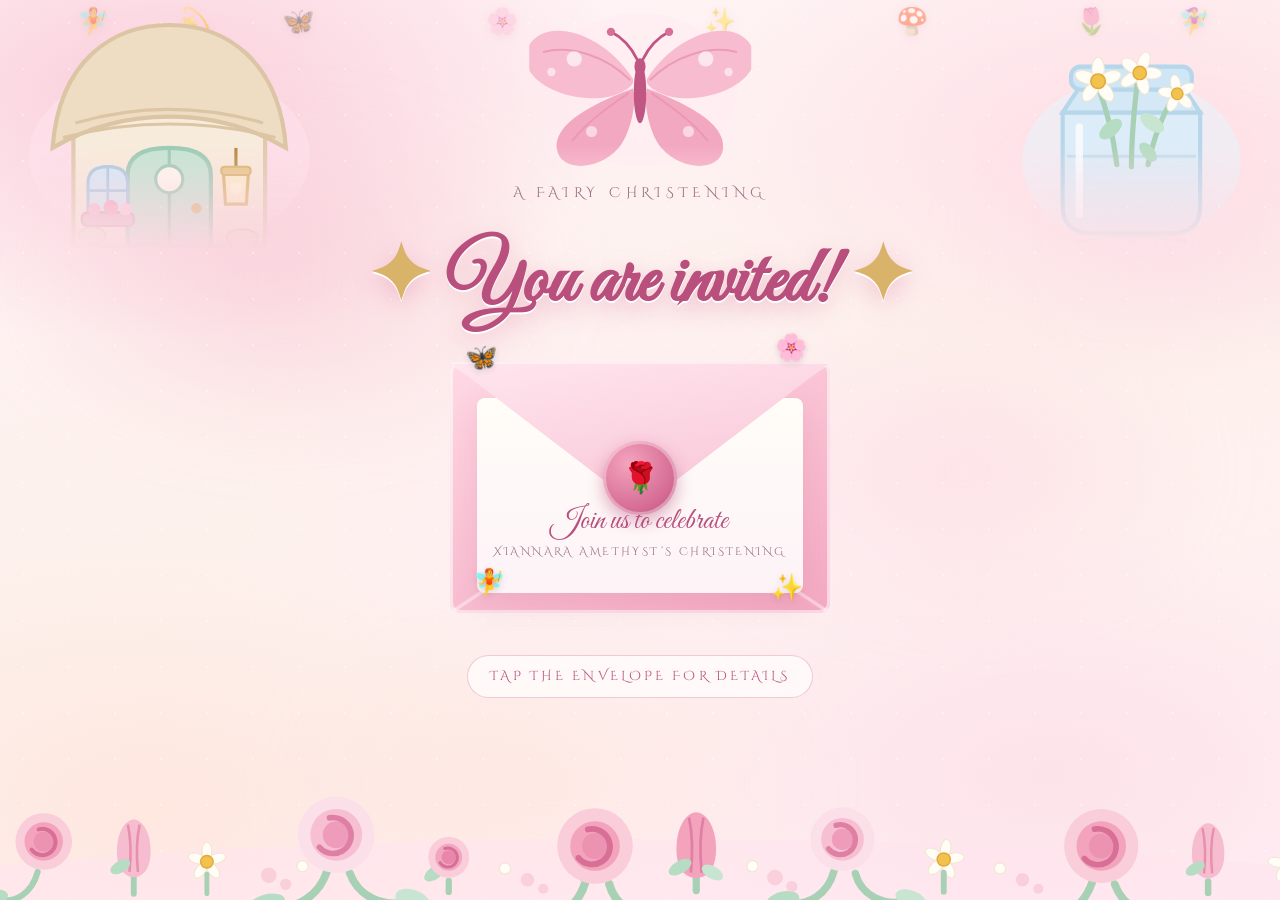
==== commit 7d2d787e: "Change title and invitation text to Christening" ====
--- a/index.html
+++ b/index.html
@@ -5,7 +5,7 @@
   <meta name="viewport" content="width=device-width, initial-scale=1, viewport-fit=cover" />
   <meta name="theme-color" content="#fff1f5" />
   <meta name="description" content="You are invited! Join us to celebrate a fairy first birthday." />
-  <title>You Are Invited &mdash; Fairy First</title>
+  <title>You Are Invited &mdash; Christening</title>
 
   <link rel="preconnect" href="https://fonts.googleapis.com" />
   <link rel="preconnect" href="https://fonts.gstatic.com" crossorigin />
@@ -268,7 +268,7 @@
         <span class="env-body" aria-hidden="true"></span>
         <span class="env-letter" aria-hidden="true">
           <b>Join us to celebrate</b>
-          <small>Xiannara Amethyst&rsquo;s Fairy First</small>
+          <small>Xiannara Amethyst&rsquo;s Christening</small>
         </span>
         <span class="env-flap" aria-hidden="true"></span>
         <span class="env-seal" aria-hidden="true">🌹</span>
